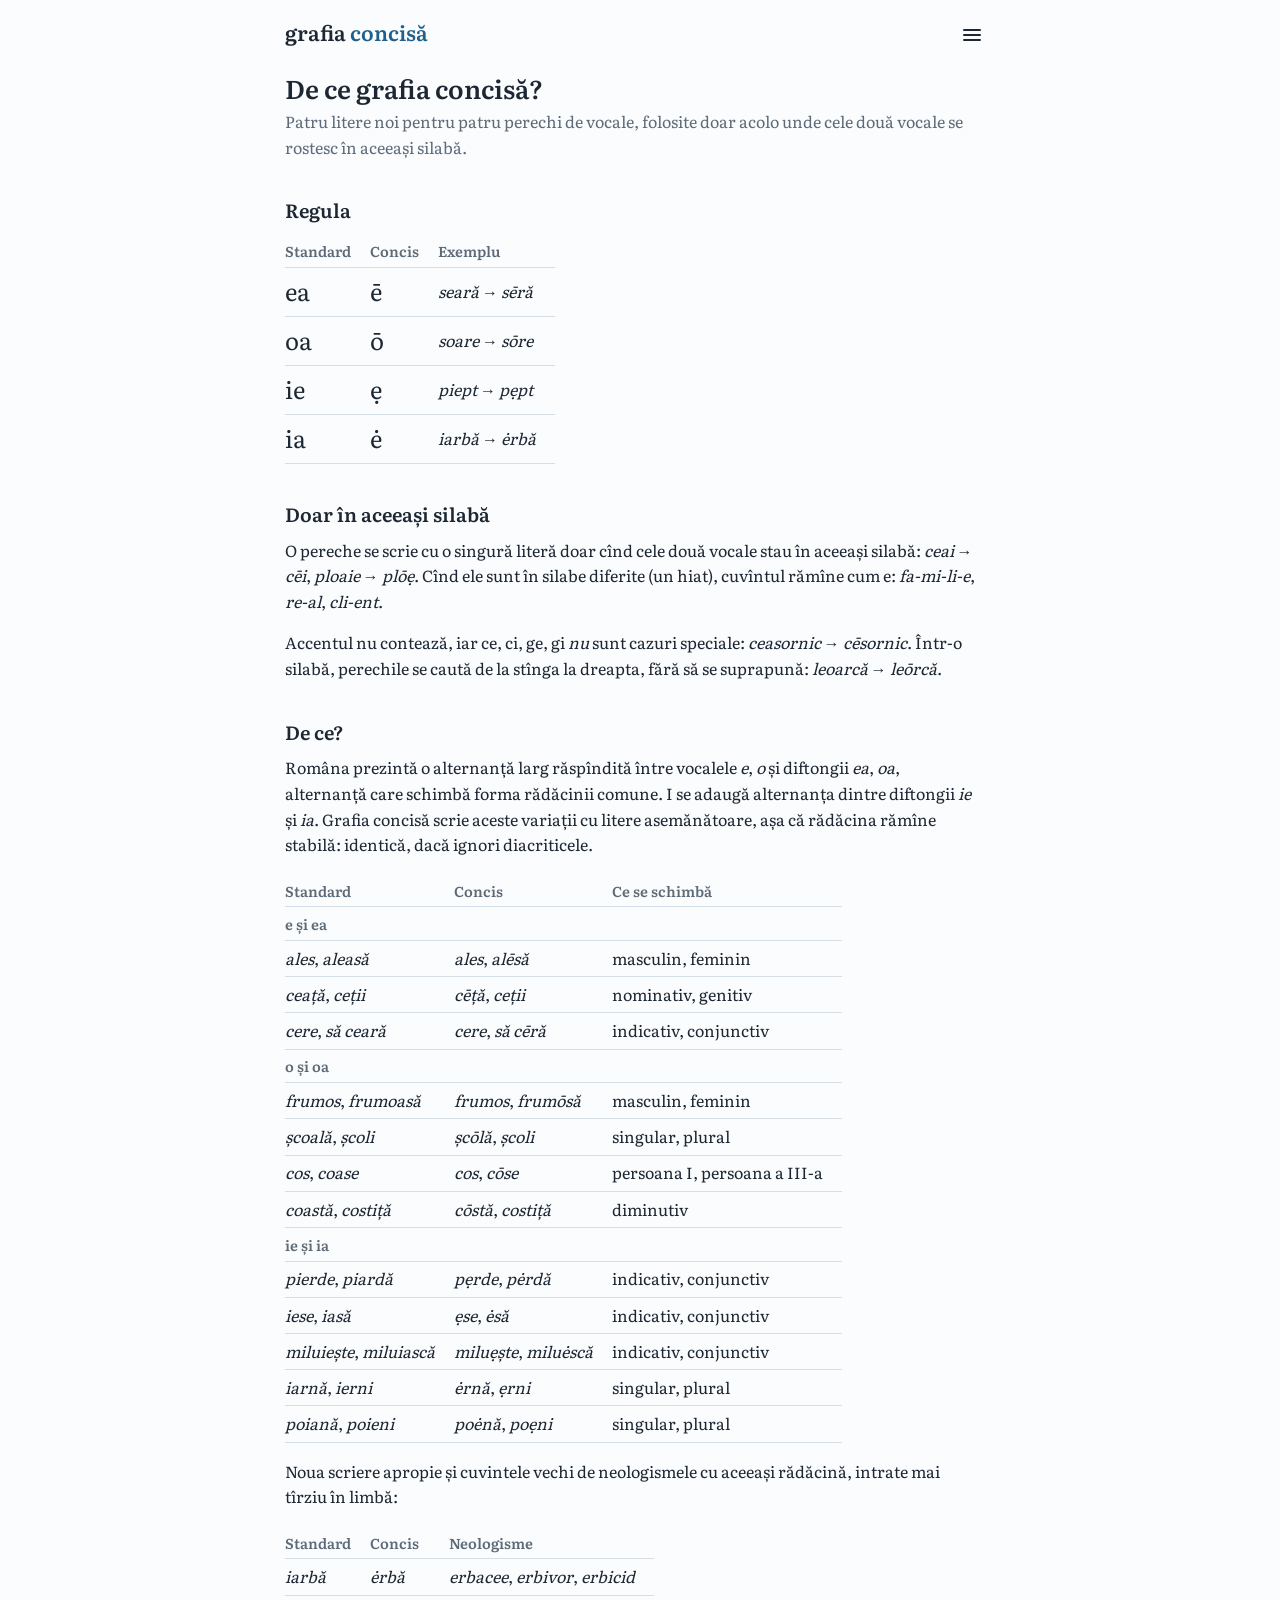
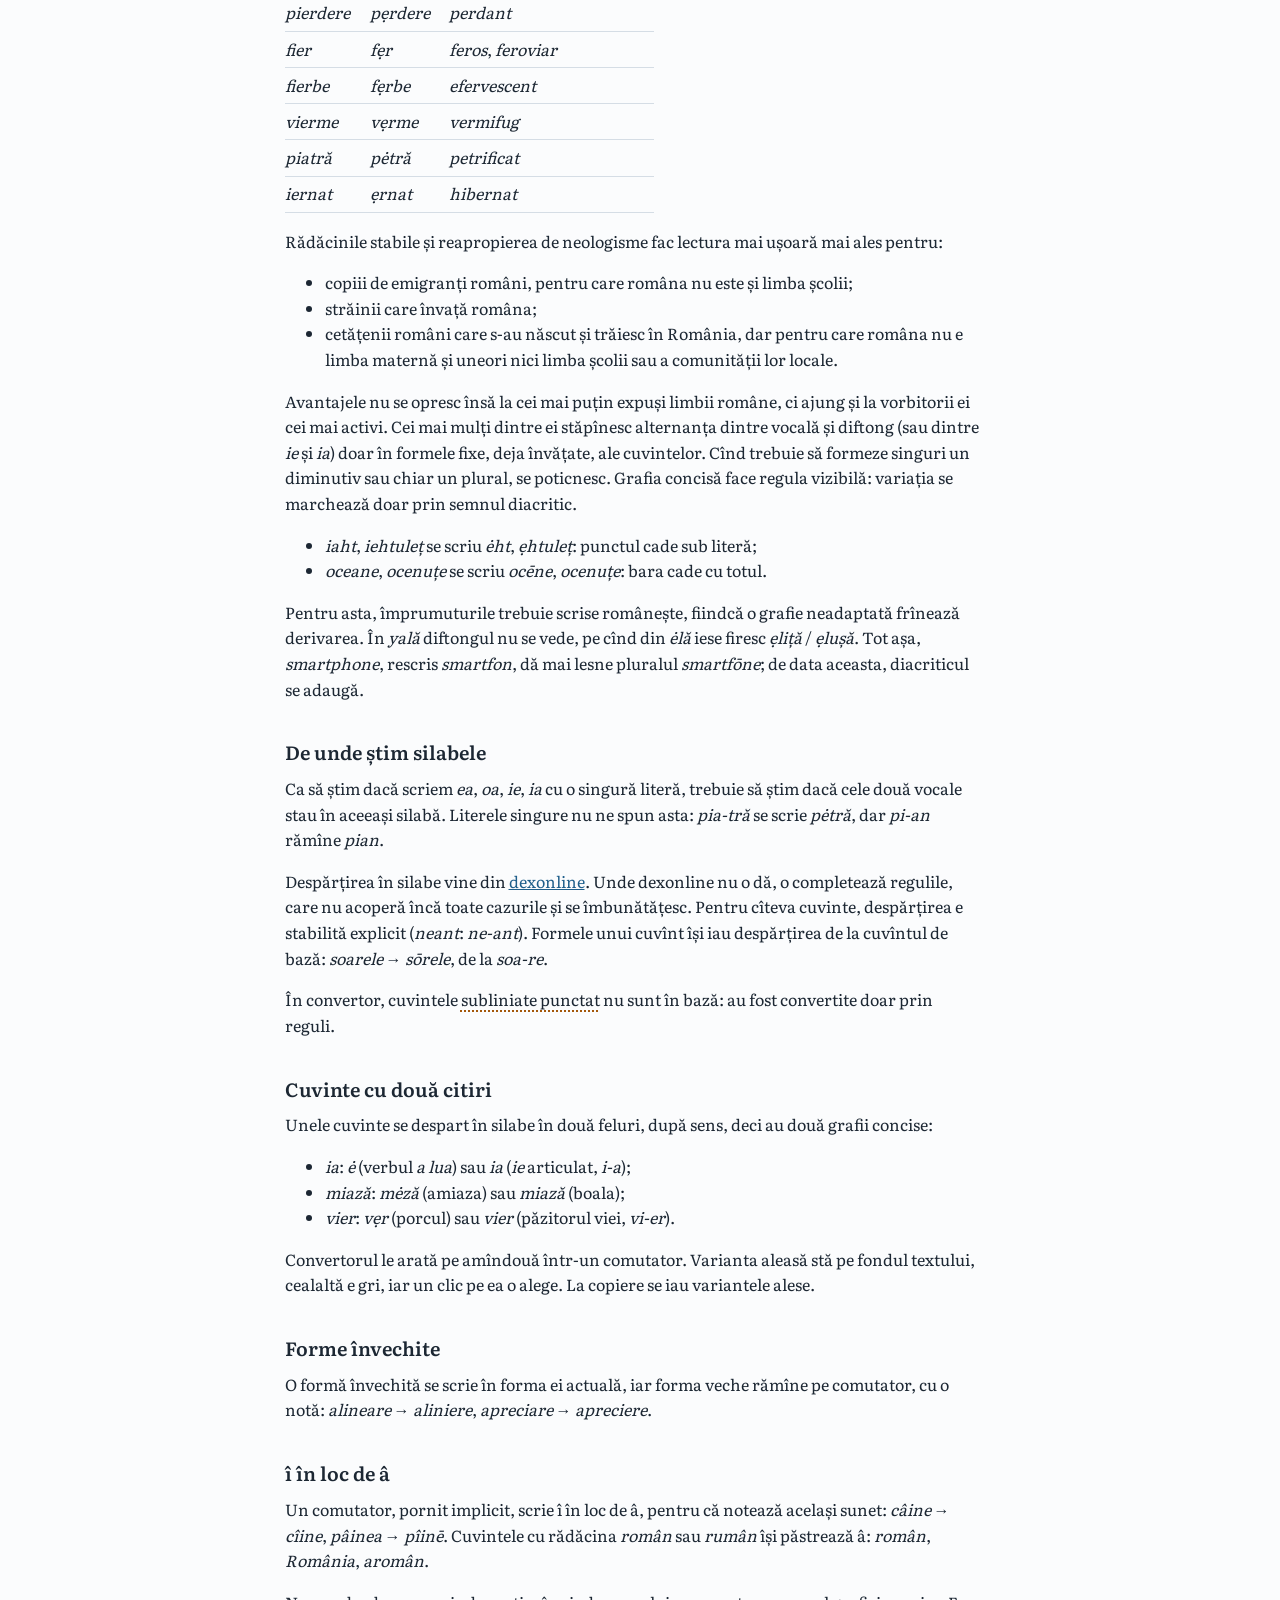
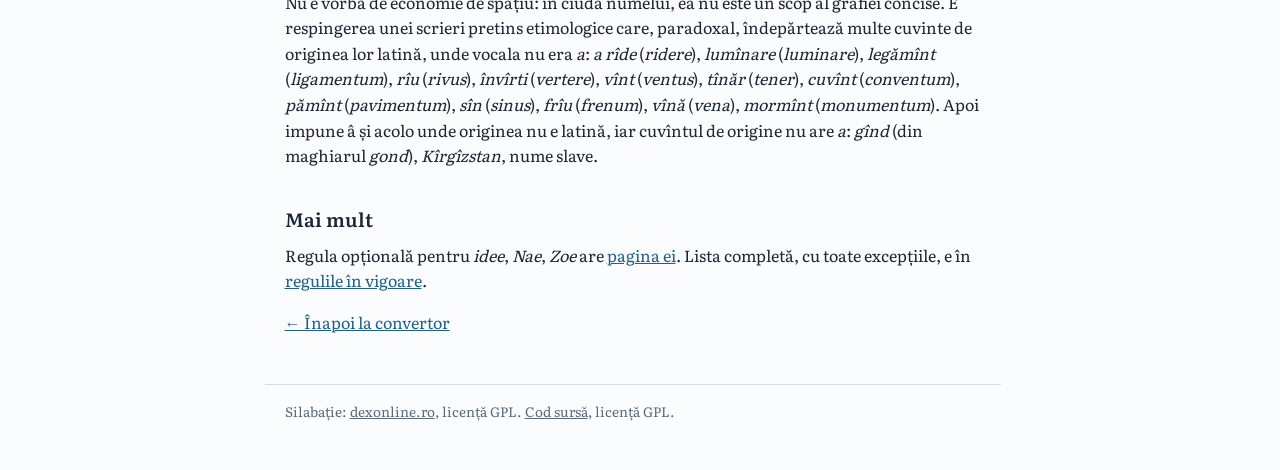
==== web/de-ce.html @ ecb19c0b "feat(web) : pages explaining grafia concisă and the -eẹ/aẹ/oẹ switch, with a menu, a one-click direc" ====
<!doctype html>
<html lang="ro">
<head>
<meta charset="utf-8">
<meta name="viewport" content="width=device-width, initial-scale=1">
<title>De ce grafia concisă?</title>
<meta name="description" content="De ce și cum: ie → ẹ, ia → ė, ea → ē, oa → ō, oriunde cele două vocale stau în aceeași silabă.">
<meta name="theme-color" content="#fbfcfd" media="(prefers-color-scheme: light)">
<meta name="theme-color" content="#141a20" media="(prefers-color-scheme: dark)">
<link rel="manifest" href="manifest.webmanifest">
<link rel="icon" href="icon-192.png">
<link rel="apple-touch-icon" href="icon-192.png">
<link rel="preload" href="fonts/literata-latin.woff2" as="font" type="font/woff2" crossorigin>
<link rel="stylesheet" href="site.css">
</head>
<body>
<main class="page">
  <header class="site">
    <a class="brand" href="./">grafia <span>concisă</span></a>
    <details class="menu">
      <summary aria-label="Meniu"><svg width="22" height="22" viewBox="0 0 22 22" aria-hidden="true"><path d="M3 6h16M3 11h16M3 16h16" stroke="currentColor" stroke-width="2" stroke-linecap="round"/></svg></summary>
      <nav>
        <a href="./">Convertor</a>
        <a href="de-ce.html" aria-current="page">De ce grafia concisă</a>
        <a href="comutator-ee.html">Comutatorul -eẹ/aẹ/oẹ</a>
      </nav>
    </details>
  </header>

  <h1>De ce grafia concisă?</h1>
  <p class="lede">Patru litere noi pentru patru perechi de vocale, folosite doar acolo unde cele două vocale se rostesc în aceeași silabă.</p>

  <h2>Regula</h2>
  <table>
    <thead><tr><th>Standard</th><th>Concis</th><th>Exemplu</th></tr></thead>
    <tbody>
      <tr><td class="big">ea</td><td class="big">ē</td><td><i>seară</i> → <i>sēră</i></td></tr>
      <tr><td class="big">oa</td><td class="big">ō</td><td><i>soare</i> → <i>sōre</i></td></tr>
      <tr><td class="big">ie</td><td class="big">ẹ</td><td><i>piept</i> → <i>pẹpt</i></td></tr>
      <tr><td class="big">ia</td><td class="big">ė</td><td><i>iarbă</i> → <i>ėrbă</i></td></tr>
    </tbody>
  </table>

  <h2>Doar în aceeași silabă</h2>
  <p>O pereche se scrie cu o singură literă doar cînd cele două vocale stau în aceeași silabă: <i>ceai</i> → <i>cēi</i>, <i>ploaie</i> → <i>plōẹ</i>. Cînd ele sunt în silabe diferite (un hiat), cuvîntul rămîne cum e: <i>fa-mi-li-e</i>, <i>re-al</i>, <i>cli-ent</i>.</p>
  <p>Accentul nu contează, iar ce, ci, ge, gi <i>nu</i> sunt cazuri speciale: <i>ceasornic</i> → <i>cēsornic</i>. Într-o silabă, perechile se caută de la stînga la dreapta, fără să se suprapună: <i>leoarcă</i> → <i>leōrcă</i>.</p>

  <h2>De ce?</h2>
  <p>Româna prezintă o alternanță larg răspîndită între vocalele <i>e</i>, <i>o</i> și diftongii <i>ea</i>, <i>oa</i>, alternanță care schimbă forma rădăcinii comune. I se adaugă alternanța dintre diftongii <i>ie</i> și <i>ia</i>.
    Grafia concisă scrie aceste variații cu litere asemănătoare, așa că rădăcina rămîne stabilă: identică, dacă ignori diacriticele.</p>
  <table>
    <thead><tr><th>Standard</th><th>Concis</th><th>Ce se schimbă</th></tr></thead>
    <tbody>
      <tr><th colspan="3">e și ea</th></tr>
      <tr><td><i>ales</i>, <i>aleasă</i></td><td><i>ales</i>, <i>alēsă</i></td><td>masculin, feminin</td></tr>
      <tr><td><i>ceață</i>, <i>ceții</i></td><td><i>cēță</i>, <i>ceții</i></td><td>nominativ, genitiv</td></tr>
      <tr><td><i>cere</i>, <i>să ceară</i></td><td><i>cere</i>, <i>să cēră</i></td><td>indicativ, conjunctiv</td></tr>
      <tr><th colspan="3">o și oa</th></tr>
      <tr><td><i>frumos</i>, <i>frumoasă</i></td><td><i>frumos</i>, <i>frumōsă</i></td><td>masculin, feminin</td></tr>
      <tr><td><i>școală</i>, <i>școli</i></td><td><i>șcōlă</i>, <i>școli</i></td><td>singular, plural</td></tr>
      <tr><td><i>cos</i>, <i>coase</i></td><td><i>cos</i>, <i>cōse</i></td><td>persoana I, persoana a III-a</td></tr>
      <tr><td><i>coastă</i>, <i>costiță</i></td><td><i>cōstă</i>, <i>costiță</i></td><td>diminutiv</td></tr>
      <tr><th colspan="3">ie și ia</th></tr>
      <tr><td><i>pierde</i>, <i>piardă</i></td><td><i>pẹrde</i>, <i>pėrdă</i></td><td>indicativ, conjunctiv</td></tr>
      <tr><td><i>iese</i>, <i>iasă</i></td><td><i>ẹse</i>, <i>ėsă</i></td><td>indicativ, conjunctiv</td></tr>
      <tr><td><i>miluiește</i>, <i>miluiască</i></td><td><i>miluẹște</i>, <i>miluėscă</i></td><td>indicativ, conjunctiv</td></tr>
      <tr><td><i>iarnă</i>, <i>ierni</i></td><td><i>ėrnă</i>, <i>ẹrni</i></td><td>singular, plural</td></tr>
      <tr><td><i>poiană</i>, <i>poieni</i></td><td><i>poėnă</i>, <i>poẹni</i></td><td>singular, plural</td></tr>
    </tbody>
  </table>
  <p>Noua scriere apropie și cuvintele vechi de neologismele cu aceeași rădăcină, intrate mai tîrziu în limbă:</p>
  <table>
    <thead><tr><th>Standard</th><th>Concis</th><th>Neologisme</th></tr></thead>
    <tbody>
      <tr><td><i>iarbă</i></td><td><i>ėrbă</i></td><td><i>erbacee</i>, <i>erbivor</i>, <i>erbicid</i></td></tr>
      <tr><td><i>pierdere</i></td><td><i>pẹrdere</i></td><td><i>perdant</i></td></tr>
      <tr><td><i>fier</i></td><td><i>fẹr</i></td><td><i>feros</i>, <i>feroviar</i></td></tr>
      <tr><td><i>fierbe</i></td><td><i>fẹrbe</i></td><td><i>efervescent</i></td></tr>
      <tr><td><i>vierme</i></td><td><i>vẹrme</i></td><td><i>vermifug</i></td></tr>
      <tr><td><i>piatră</i></td><td><i>pėtră</i></td><td><i>petrificat</i></td></tr>
      <tr><td><i>iernat</i></td><td><i>ẹrnat</i></td><td><i>hibernat</i></td></tr>
    </tbody>
  </table>
  <p>Rădăcinile stabile și reapropierea de neologisme fac lectura mai ușoară mai ales pentru:</p>
  <ul>
    <li>copiii de emigranți români, pentru care româna nu este și limba școlii;</li>
    <li>străinii care învață româna;</li>
    <li>cetățenii români care s-au născut și trăiesc în România, dar pentru care româna nu e limba maternă și uneori nici limba școlii sau a comunității lor locale.</li>
  </ul>
  <p>Avantajele nu se opresc însă la cei mai puțin expuși limbii române, ci ajung și la vorbitorii ei cei mai activi. Cei mai mulți dintre ei stăpînesc alternanța dintre vocală și diftong (sau dintre <i>ie</i> și <i>ia</i>) doar în formele fixe, deja învățate, ale cuvintelor. Cînd trebuie să formeze singuri un diminutiv sau chiar un plural, se poticnesc. Grafia concisă face regula vizibilă: variația se marchează doar prin semnul diacritic.</p>
  <ul>
    <li><i>iaht</i>, <i>iehtuleț</i> se scriu <i>ėht</i>, <i>ẹhtuleț</i>: punctul cade sub literă;</li>
    <li><i>oceane</i>, <i>ocenuțe</i> se scriu <i>ocēne</i>, <i>ocenuțe</i>: bara cade cu totul.</li>
  </ul>
  <p>Pentru asta, împrumuturile trebuie scrise românește, fiindcă o grafie neadaptată frînează derivarea. În <i>yală</i> diftongul nu se vede, pe cînd din <i>ėlă</i> iese firesc <i>ẹliță</i> / <i>ẹlușă</i>. Tot așa, <i>smartphone</i>, rescris <i>smartfon</i>, dă mai lesne pluralul <i>smartfōne</i>; de data aceasta, diacriticul se adaugă.</p>

  <h2>De unde știm silabele</h2>
  <p>Ca să știm dacă scriem <i>ea</i>, <i>oa</i>, <i>ie</i>, <i>ia</i> cu o singură literă, trebuie să știm dacă cele două vocale stau în aceeași silabă. Literele singure nu ne spun asta: <i>pia-tră</i> se scrie <i>pėtră</i>, dar <i>pi-an</i> rămîne <i>pian</i>.</p>
  <p>Despărțirea în silabe vine din <a href="https://dexonline.ro">dexonline</a>. Unde dexonline nu o dă, o completează regulile, care nu acoperă încă toate cazurile și se îmbunătățesc. Pentru cîteva cuvinte, despărțirea e stabilită explicit (<i>neant</i>: <i>ne-ant</i>). Formele unui cuvînt își iau despărțirea de la cuvîntul de bază: <i>soarele</i> → <i>sōrele</i>, de la <i>soa-re</i>.</p>
  <p>În convertor, cuvintele <span style="text-decoration: underline dotted var(--unknown) 2px; text-underline-offset: 4px">subliniate punctat</span> nu sunt în bază: au fost convertite doar prin reguli.</p>

  <h2>Cuvinte cu două citiri</h2>
  <p>Unele cuvinte se despart în silabe în două feluri, după sens, deci au două grafii concise:</p>
  <ul>
    <li><i>ia</i>: <i>ė</i> (verbul <i>a lua</i>) sau <i>ia</i> (<i>ie</i> articulat, <i>i-a</i>);</li>
    <li><i>miază</i>: <i>mėză</i> (amiaza) sau <i>miază</i> (boala);</li>
    <li><i>vier</i>: <i>vẹr</i> (porcul) sau <i>vier</i> (păzitorul viei, <i>vi-er</i>).</li>
  </ul>
  <p>Convertorul le arată pe amîndouă într-un comutator. Varianta aleasă stă pe fondul textului, cealaltă e gri, iar un clic pe ea o alege. La copiere se iau variantele alese.</p>

  <h2>Forme învechite</h2>
  <p>O formă învechită se scrie în forma ei actuală, iar forma veche rămîne pe comutator, cu o notă: <i>alineare</i> → <i>aliniere</i>, <i>apreciare</i> → <i>apreciere</i>.</p>

  <h2>î în loc de â</h2>
  <p>Un comutator, pornit implicit, scrie î în loc de â, pentru că notează același sunet: <i>câine</i> → <i>cîine</i>, <i>pâinea</i> → <i>pîinē</i>. Cuvintele cu rădăcina <i>român</i> sau <i>rumân</i> își păstrează â: <i>român</i>, <i>România</i>, <i>aromân</i>.</p>
  <p>Nu e vorba de economie de spațiu: în ciuda numelui, ea nu este un scop al grafiei concise. E respingerea unei scrieri pretins etimologice care, paradoxal, îndepărtează multe cuvinte de originea lor latină, unde vocala nu era <i>a</i>: <i>a rîde</i> (<i>ridere</i>), <i>lumînare</i> (<i>luminare</i>), <i>legămînt</i> (<i>ligamentum</i>), <i>rîu</i> (<i>rivus</i>), <i>învîrti</i> (<i>vertere</i>), <i>vînt</i> (<i>ventus</i>), <i>tînăr</i> (<i>tener</i>), <i>cuvînt</i> (<i>conventum</i>), <i>pămînt</i> (<i>pavimentum</i>), <i>sîn</i> (<i>sinus</i>), <i>frîu</i> (<i>frenum</i>), <i>vînă</i> (<i>vena</i>), <i>mormînt</i> (<i>monumentum</i>). Apoi impune â și acolo unde originea nu e latină, iar cuvîntul de origine nu are <i>a</i>: <i>gînd</i> (din maghiarul <i>gond</i>), <i>Kîrgîzstan</i>, nume slave.</p>

  <h2>Mai mult</h2>
  <p>Regula opțională pentru <i>idee</i>, <i>Nae</i>, <i>Zoe</i> are <a href="comutator-ee.html">pagina ei</a>. Lista completă, cu toate excepțiile, e în <a href="https://github.com/mihaicezar/grafia-concisa/blob/main/README.ro.md">regulile în vigoare</a>.</p>

  <p class="back"><a href="./">← Înapoi la convertor</a></p>
</main>
<footer>
  Silabație: <a href="https://dexonline.ro">dexonline.ro</a>, licență GPL.
  <a href="https://github.com/mihaicezar/grafia-concisa">Cod sursă</a>, licență GPL.
</footer>
</body>
</html>
---- web/site.css ----
/* What every page shares: the fonts, the colours, the header with its menu, the footer,
   and the text of the explanatory pages. The converter's own styles stay in index.html. */

/* Literata (SIL OFL 1.1, fonts/OFL.txt): variable subsets from Google Fonts;
   vietnamese holds ẹ (U+1EB9), latin-ext ė ē ō ă ș ț */
@font-face {
  font-family: "Literata"; font-style: normal; font-weight: 400 600; font-display: swap;
  src: url(fonts/literata-vietnamese.woff2) format("woff2");
  unicode-range: U+0102-0103, U+0110-0111, U+0128-0129, U+0168-0169, U+01A0-01A1, U+01AF-01B0, U+0300-0301, U+0303-0304, U+0308-0309, U+0323, U+0329, U+1EA0-1EF9, U+20AB;
}
@font-face {
  font-family: "Literata"; font-style: normal; font-weight: 400 600; font-display: swap;
  src: url(fonts/literata-latin-ext.woff2) format("woff2");
  unicode-range: U+0100-02BA, U+02BD-02C5, U+02C7-02CC, U+02CE-02D7, U+02DD-02FF, U+0304, U+0308, U+0329, U+1D00-1DBF, U+1E00-1E9F, U+1EF2-1EFF, U+2020, U+20A0-20AB, U+20AD-20C4, U+2113, U+2C60-2C7F, U+A720-A7FF;
}
@font-face {
  font-family: "Literata"; font-style: normal; font-weight: 400 600; font-display: swap;
  src: url(fonts/literata-latin.woff2) format("woff2");
  unicode-range: U+0000-00FF, U+0131, U+0152-0153, U+02BB-02BC, U+02C6, U+02DA, U+02DC, U+0304, U+0308, U+0329, U+2000-206F, U+20AC, U+2122, U+2191, U+2193, U+2212, U+2215, U+FEFF, U+FFFD;
}
:root {
  --paper: #fbfcfd; --ink: #1c2733; --muted: #5d6b79;
  --rule: #d5dde5; --accent: #1f5f8b; --unknown: #a4570a;
  --off-bg: #5d6b79; --off-ink: #a9b4bf;
  --serif: "Literata", Georgia, "Times New Roman", serif;
}
@media (prefers-color-scheme: dark) {
  :root { --paper: #141a20; --ink: #e4e9ee; --muted: #9aa7b3;
          --rule: #2c3743; --accent: #7fb6de; --unknown: #e3a25c;
          --off-bg: #3a4552; --off-ink: #808c98; }
}
* { box-sizing: border-box; }
.sr { position: absolute; width: 1px; height: 1px; overflow: hidden; clip: rect(0 0 0 0); }
body { margin: 0; background: var(--paper); color: var(--ink);
       font: 18px/1.6 var(--serif); }
/* the same on every page, so the menu stays where it is when going from one to another;
   the stable gutter keeps a page without a scrollbar from sitting wider than one with it */
html { scrollbar-gutter: stable; }
main { max-width: 46rem; margin: 0 auto; padding: 1rem 1.25rem 2rem; }
h1 { font-size: 2.6rem; font-weight: 600; line-height: 1.1; margin: 0 0 .4rem; }
h1 span, .brand span { color: var(--accent); }
.lede { color: var(--muted); margin: 0 0 2rem; }
a { color: var(--accent); }
a:focus-visible, summary:focus-visible { outline: 2px solid var(--accent); outline-offset: 2px; }

/* the header: the name (the converter's h1, a link elsewhere) and the menu at the right */
.site { display: flex; justify-content: space-between; align-items: flex-start; gap: 1rem; }
.brand { font-size: 1.3rem; font-weight: 600; color: var(--ink); text-decoration: none; }
/* the button's box has room around the icon; pull it into the page padding so the icon's
   right edge lines up with the text */
.menu { position: relative; flex: none; margin-right: -.65rem; }
.menu summary { list-style: none; cursor: pointer; display: grid; place-items: center;
                width: 2.4rem; height: 2.4rem; border-radius: 4px; color: var(--ink); }
.menu summary::-webkit-details-marker { display: none; }
.menu summary:hover, .menu[open] summary { background: var(--rule); }
.menu nav { position: absolute; right: .65rem; top: calc(100% + .3rem); z-index: 1;
            min-width: 15rem; padding: .4rem 0; background: var(--paper);
            border: 1px solid var(--rule); border-radius: 4px;
            box-shadow: 0 6px 18px rgb(0 0 0 / .15); }
.menu a { display: block; padding: .45rem 1rem; color: var(--ink); text-decoration: none; }
.menu a:hover { background: var(--rule); }
.menu a[aria-current="page"] { color: var(--accent); font-weight: 600; }

/* the explanatory pages */
.page { font-size: 1rem; }  /* the body's 18px, less; the footer is outside .page and keeps its size */
.page h1 { font-size: 1.6rem; margin-top: 1.25rem; }
.page h2 { font-size: 1.2rem; font-weight: 600; margin: 2.2rem 0 .5rem; }
.page p, .page ul { margin: 0 0 1rem; }
.page table { border-collapse: collapse; margin: 0 0 1rem; }
.page th, .page td { text-align: left; padding: .3rem 1.2rem .3rem 0; border-bottom: 1px solid var(--rule); }
.page th { font-weight: 600; color: var(--muted); font-size: .9rem; }
.big { font-size: 1.5rem; }
.back { margin-top: 2.5rem; }

footer { max-width: 46rem; margin: 0 auto; padding: 1rem 1.25rem 3rem;
         color: var(--muted); font-size: .85rem; border-top: 1px solid var(--rule); }
footer a { color: inherit; }
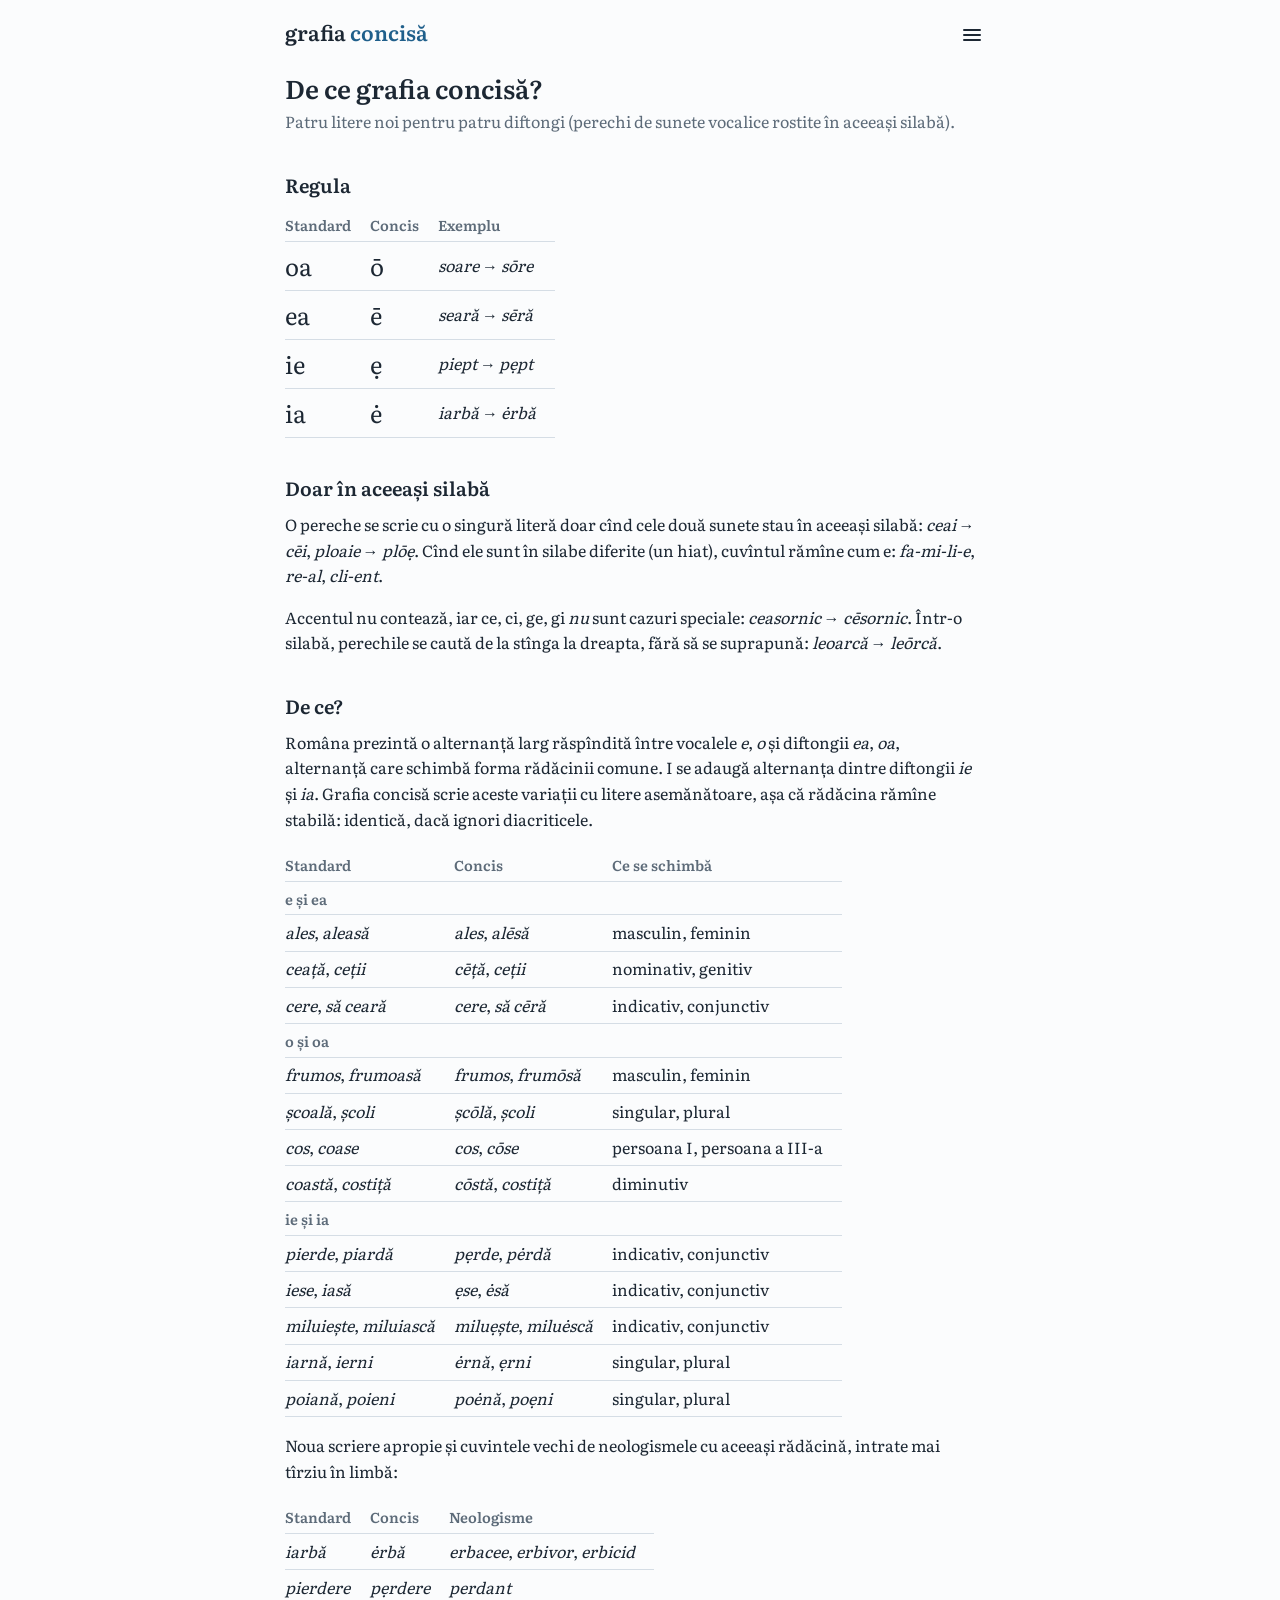
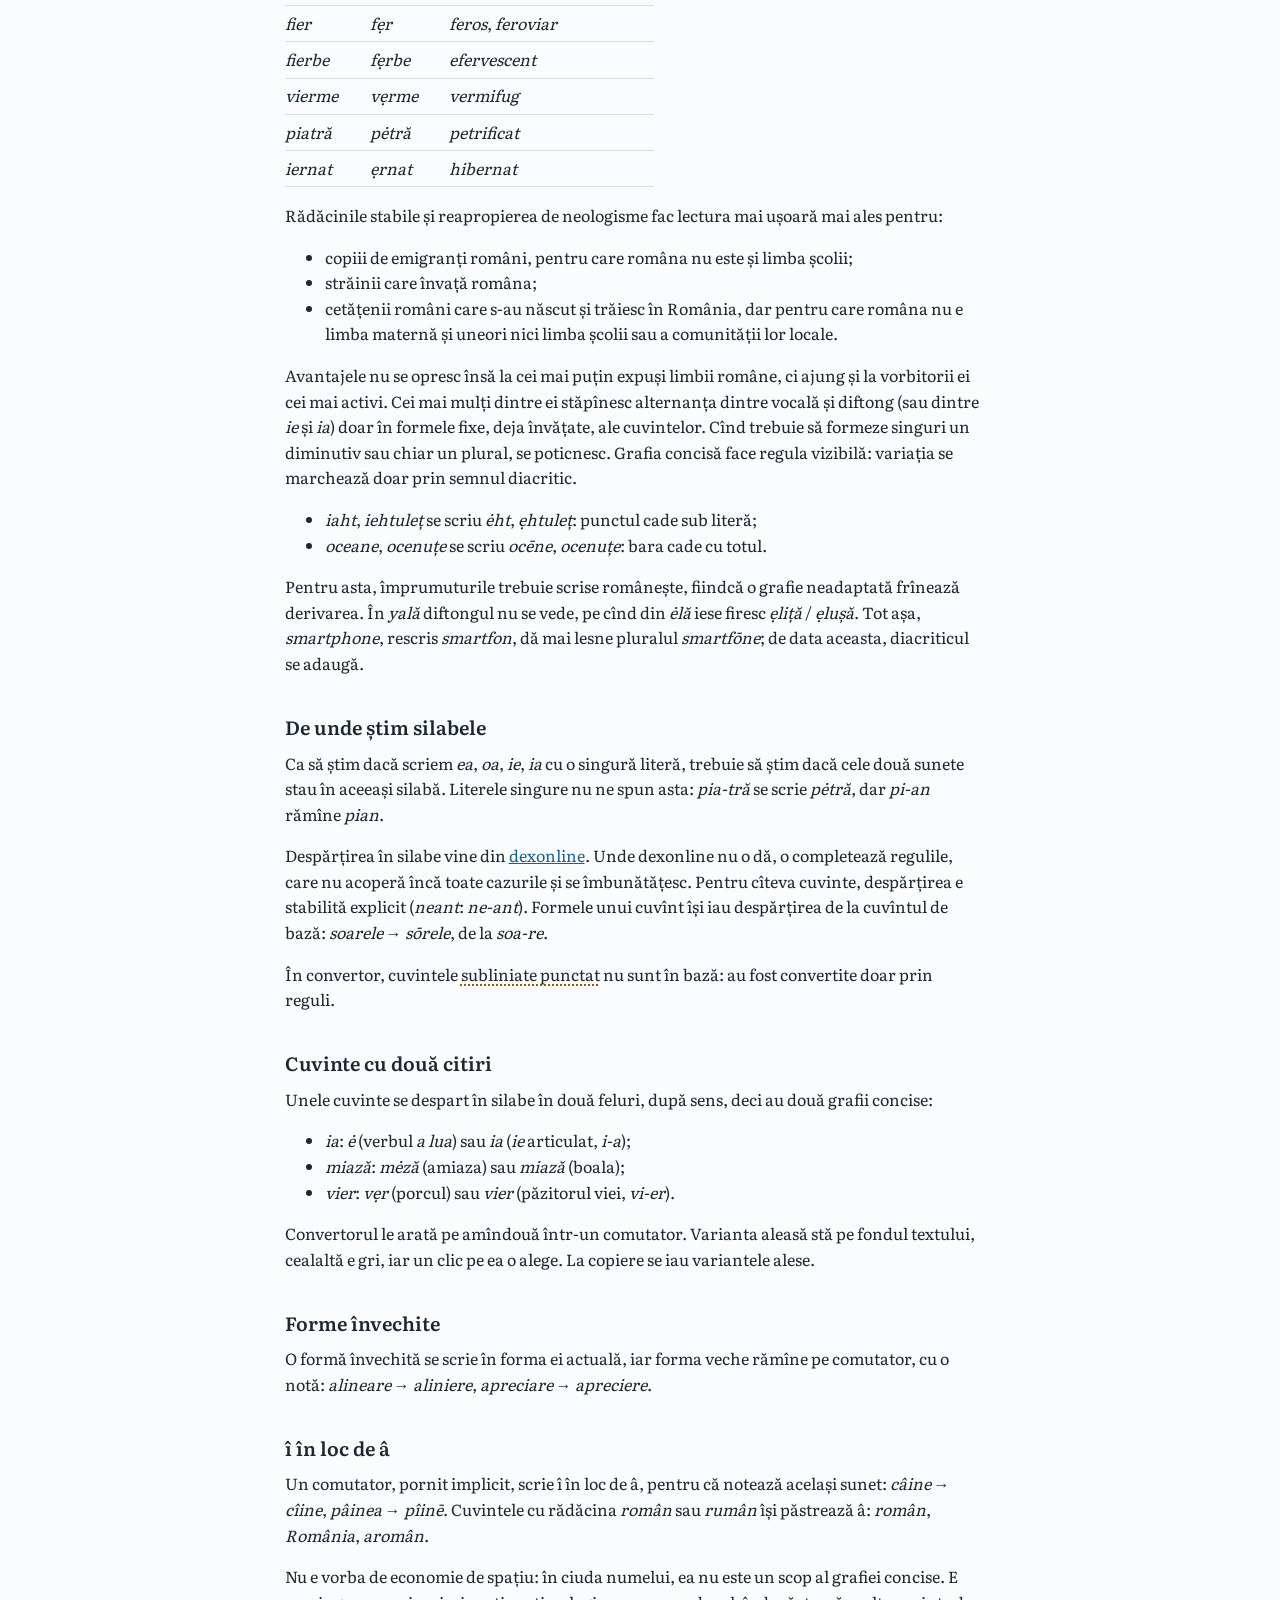
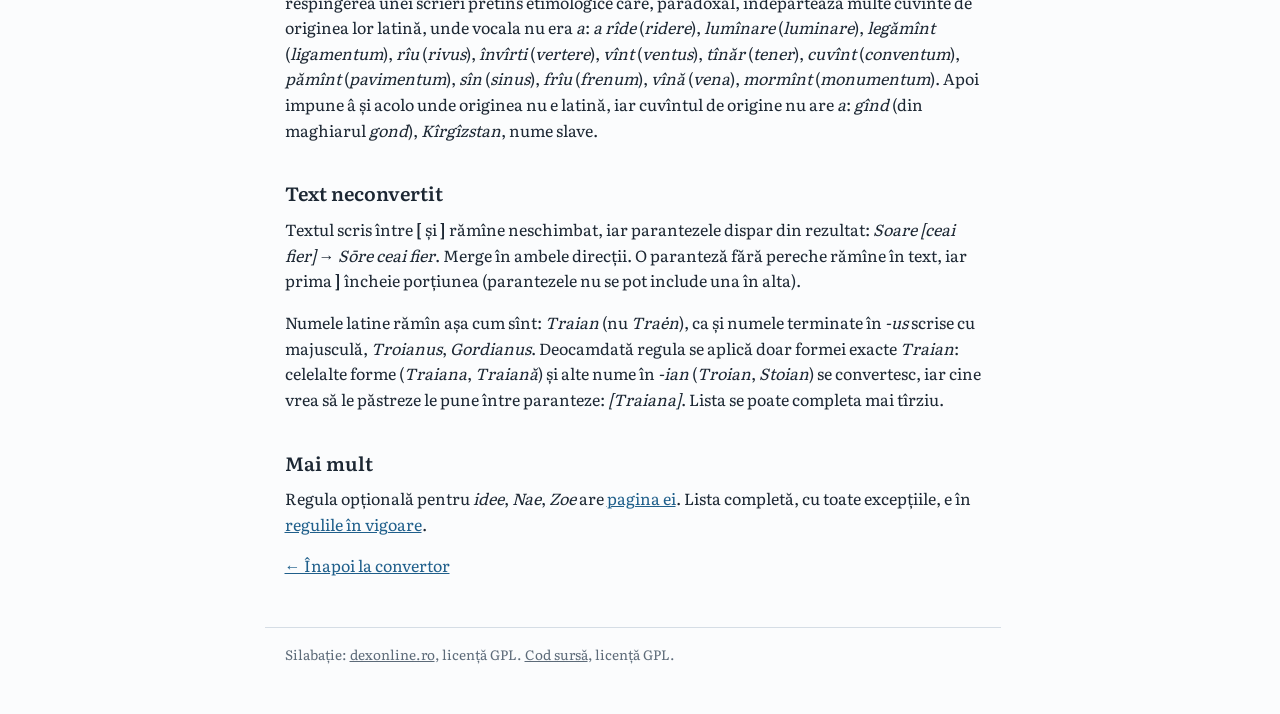
==== commit 1dced9cc: "doc(rules) : the spec, the decision log and the web pages tell about [ ] and Latin names - DECISIONS" ====
--- a/web/de-ce.html
+++ b/web/de-ce.html
@@ -4,7 +4,7 @@
 <meta charset="utf-8">
 <meta name="viewport" content="width=device-width, initial-scale=1">
 <title>De ce grafia concisă?</title>
-<meta name="description" content="De ce și cum: ie → ẹ, ia → ė, ea → ē, oa → ō, oriunde cele două vocale stau în aceeași silabă.">
+<meta name="description" content="De ce și cum: ie → ẹ, ia → ė, ea → ē, oa → ō, oriunde cele două sunete stau în aceeași silabă.">
 <meta name="theme-color" content="#fbfcfd" media="(prefers-color-scheme: light)">
 <meta name="theme-color" content="#141a20" media="(prefers-color-scheme: dark)">
 <link rel="manifest" href="manifest.webmanifest">
@@ -28,21 +28,21 @@
   </header>
 
   <h1>De ce grafia concisă?</h1>
-  <p class="lede">Patru litere noi pentru patru perechi de vocale, folosite doar acolo unde cele două vocale se rostesc în aceeași silabă.</p>
+  <p class="lede">Patru litere noi pentru patru diftongi (perechi de sunete vocalice rostite în aceeași silabă).</p>
 
   <h2>Regula</h2>
   <table>
     <thead><tr><th>Standard</th><th>Concis</th><th>Exemplu</th></tr></thead>
     <tbody>
+      <tr><td class="big">oa</td><td class="big">ō</td><td><i>soare</i> → <i>sōre</i></td></tr>
       <tr><td class="big">ea</td><td class="big">ē</td><td><i>seară</i> → <i>sēră</i></td></tr>
-      <tr><td class="big">oa</td><td class="big">ō</td><td><i>soare</i> → <i>sōre</i></td></tr>
       <tr><td class="big">ie</td><td class="big">ẹ</td><td><i>piept</i> → <i>pẹpt</i></td></tr>
       <tr><td class="big">ia</td><td class="big">ė</td><td><i>iarbă</i> → <i>ėrbă</i></td></tr>
     </tbody>
   </table>
 
   <h2>Doar în aceeași silabă</h2>
-  <p>O pereche se scrie cu o singură literă doar cînd cele două vocale stau în aceeași silabă: <i>ceai</i> → <i>cēi</i>, <i>ploaie</i> → <i>plōẹ</i>. Cînd ele sunt în silabe diferite (un hiat), cuvîntul rămîne cum e: <i>fa-mi-li-e</i>, <i>re-al</i>, <i>cli-ent</i>.</p>
+  <p>O pereche se scrie cu o singură literă doar cînd cele două sunete stau în aceeași silabă: <i>ceai</i> → <i>cēi</i>, <i>ploaie</i> → <i>plōẹ</i>. Cînd ele sunt în silabe diferite (un hiat), cuvîntul rămîne cum e: <i>fa-mi-li-e</i>, <i>re-al</i>, <i>cli-ent</i>.</p>
   <p>Accentul nu contează, iar ce, ci, ge, gi <i>nu</i> sunt cazuri speciale: <i>ceasornic</i> → <i>cēsornic</i>. Într-o silabă, perechile se caută de la stînga la dreapta, fără să se suprapună: <i>leoarcă</i> → <i>leōrcă</i>.</p>
 
   <h2>De ce?</h2>
@@ -95,7 +95,7 @@
   <p>Pentru asta, împrumuturile trebuie scrise românește, fiindcă o grafie neadaptată frînează derivarea. În <i>yală</i> diftongul nu se vede, pe cînd din <i>ėlă</i> iese firesc <i>ẹliță</i> / <i>ẹlușă</i>. Tot așa, <i>smartphone</i>, rescris <i>smartfon</i>, dă mai lesne pluralul <i>smartfōne</i>; de data aceasta, diacriticul se adaugă.</p>
 
   <h2>De unde știm silabele</h2>
-  <p>Ca să știm dacă scriem <i>ea</i>, <i>oa</i>, <i>ie</i>, <i>ia</i> cu o singură literă, trebuie să știm dacă cele două vocale stau în aceeași silabă. Literele singure nu ne spun asta: <i>pia-tră</i> se scrie <i>pėtră</i>, dar <i>pi-an</i> rămîne <i>pian</i>.</p>
+  <p>Ca să știm dacă scriem <i>ea</i>, <i>oa</i>, <i>ie</i>, <i>ia</i> cu o singură literă, trebuie să știm dacă cele două sunete stau în aceeași silabă. Literele singure nu ne spun asta: <i>pia-tră</i> se scrie <i>pėtră</i>, dar <i>pi-an</i> rămîne <i>pian</i>.</p>
   <p>Despărțirea în silabe vine din <a href="https://dexonline.ro">dexonline</a>. Unde dexonline nu o dă, o completează regulile, care nu acoperă încă toate cazurile și se îmbunătățesc. Pentru cîteva cuvinte, despărțirea e stabilită explicit (<i>neant</i>: <i>ne-ant</i>). Formele unui cuvînt își iau despărțirea de la cuvîntul de bază: <i>soarele</i> → <i>sōrele</i>, de la <i>soa-re</i>.</p>
   <p>În convertor, cuvintele <span style="text-decoration: underline dotted var(--unknown) 2px; text-underline-offset: 4px">subliniate punctat</span> nu sunt în bază: au fost convertite doar prin reguli.</p>
 
@@ -115,6 +115,10 @@
   <p>Un comutator, pornit implicit, scrie î în loc de â, pentru că notează același sunet: <i>câine</i> → <i>cîine</i>, <i>pâinea</i> → <i>pîinē</i>. Cuvintele cu rădăcina <i>român</i> sau <i>rumân</i> își păstrează â: <i>român</i>, <i>România</i>, <i>aromân</i>.</p>
   <p>Nu e vorba de economie de spațiu: în ciuda numelui, ea nu este un scop al grafiei concise. E respingerea unei scrieri pretins etimologice care, paradoxal, îndepărtează multe cuvinte de originea lor latină, unde vocala nu era <i>a</i>: <i>a rîde</i> (<i>ridere</i>), <i>lumînare</i> (<i>luminare</i>), <i>legămînt</i> (<i>ligamentum</i>), <i>rîu</i> (<i>rivus</i>), <i>învîrti</i> (<i>vertere</i>), <i>vînt</i> (<i>ventus</i>), <i>tînăr</i> (<i>tener</i>), <i>cuvînt</i> (<i>conventum</i>), <i>pămînt</i> (<i>pavimentum</i>), <i>sîn</i> (<i>sinus</i>), <i>frîu</i> (<i>frenum</i>), <i>vînă</i> (<i>vena</i>), <i>mormînt</i> (<i>monumentum</i>). Apoi impune â și acolo unde originea nu e latină, iar cuvîntul de origine nu are <i>a</i>: <i>gînd</i> (din maghiarul <i>gond</i>), <i>Kîrgîzstan</i>, nume slave.</p>
 
+  <h2>Text neconvertit</h2>
+  <p>Textul scris între <b>[</b> și <b>]</b> rămîne neschimbat, iar parantezele dispar din rezultat: <i>Soare [ceai fier]</i> → <i>Sōre ceai fier</i>. Merge în ambele direcții. O paranteză fără pereche rămîne în text, iar prima <b>]</b> încheie porțiunea (parantezele nu se pot include una în alta).</p>
+  <p>Numele latine rămîn așa cum sînt: <i>Traian</i> (nu <i>Traėn</i>), ca și numele terminate în <i>-us</i> scrise cu majusculă, <i>Troianus</i>, <i>Gordianus</i>. Deocamdată regula se aplică doar formei exacte <i>Traian</i>: celelalte forme (<i>Traiana</i>, <i>Traiană</i>) și alte nume în <i>-ian</i> (<i>Troian</i>, <i>Stoian</i>) se convertesc, iar cine vrea să le păstreze le pune între paranteze: <i>[Traiana]</i>. Lista se poate completa mai tîrziu.</p>
+
   <h2>Mai mult</h2>
   <p>Regula opțională pentru <i>idee</i>, <i>Nae</i>, <i>Zoe</i> are <a href="comutator-ee.html">pagina ei</a>. Lista completă, cu toate excepțiile, e în <a href="https://github.com/mihaicezar/grafia-concisa/blob/main/README.ro.md">regulile în vigoare</a>.</p>
 
